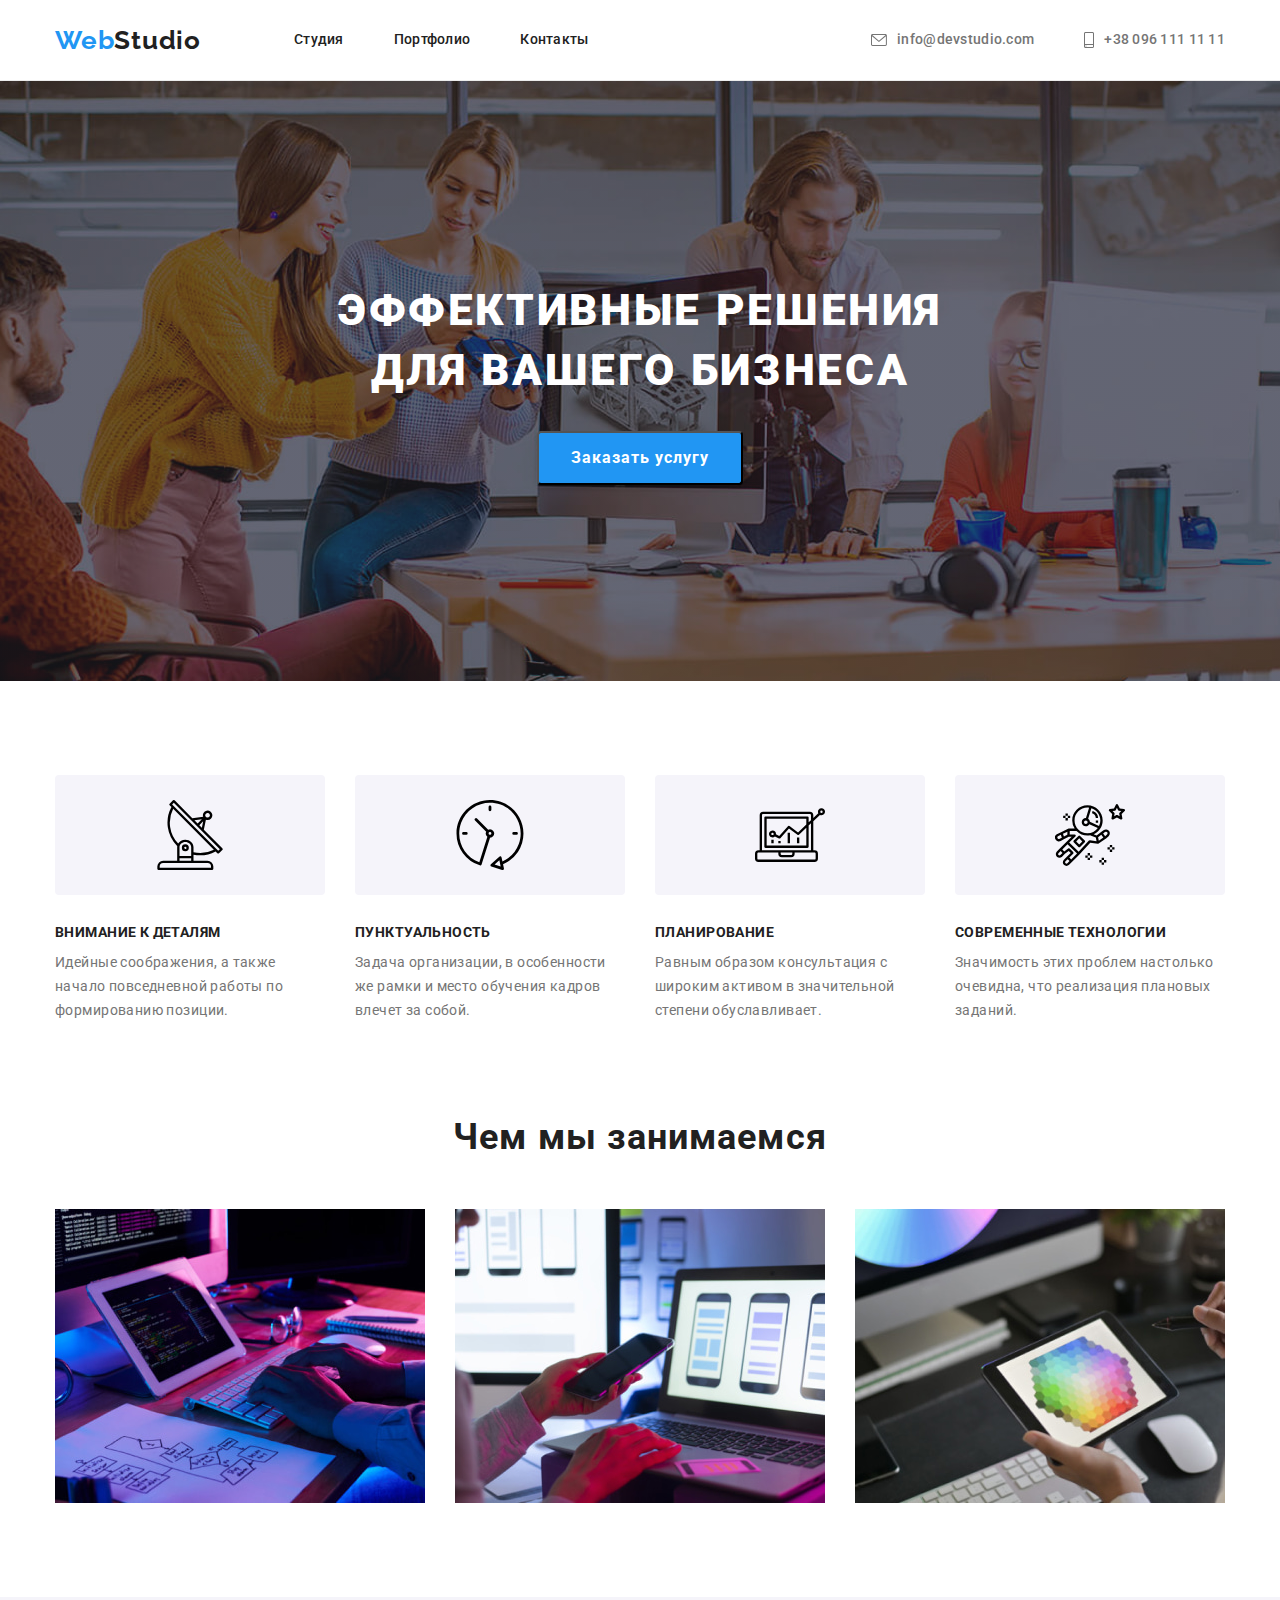
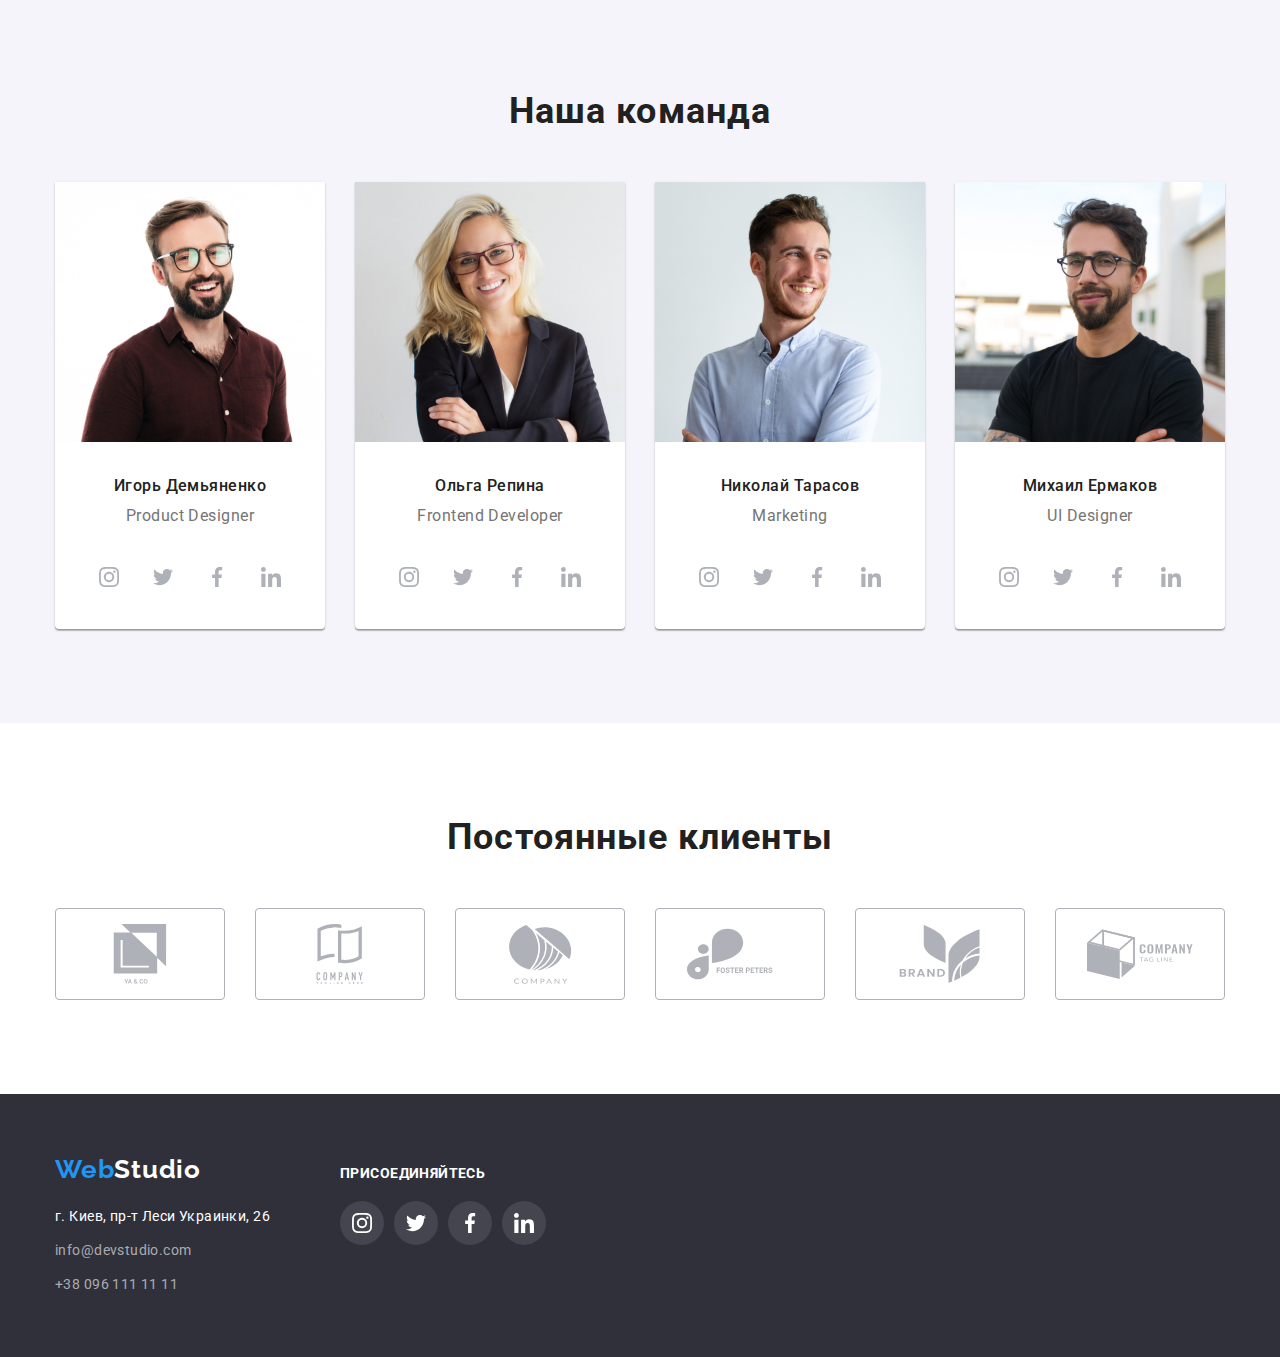
==== index.html @ f6d00a5d "create a new repository" ====
<!DOCTYPE html>
<html lang="ru">
<head>
    <meta charset="UTF-8">
    <meta http-equiv="X-UA-Compatible" content="IE=edge">
    <meta name="viewport" content="width=device-width, initial-scale=1.0">
    <title>Document</title>
    <link rel="preconnect" href="https://fonts.gstatic.com" crossorigin> 
    <link href="https://fonts.googleapis.com/css2?family=Raleway:wght@700&family=Roboto:wght@400;500;700;900&display=swap" rel="stylesheet">
    <link rel="stylesheet" href="https://cdnjs.cloudflare.com/ajax/libs/modern-normalize/1.0.0/modern-normalize.min.css"/>
    <link rel="stylesheet" href="./css/style.css" />
</head>
<body>
    <header class="header">
        <div class="container header-container">
        <a class="logo link" href="./index.html"><span class="logo-primary">Web</span>Studio</a>
        <nav class="nav">
            <ul class="nav-list list">
                <li class="nav-item">
                    <a class="nav-link link" href="./index.html">Студия</a>
                </li>
                <li class="nav-item">
                    <a class="nav-link link" href="./portfolio.html">Портфолио</a>
                </li>
                <li class="nav-item">
                    <a class="nav-link link" href="">Контакты</a>
                </li>
            </ul>
        </nav>
        <ul class="header-contact list">
            <li class="contact-container">
                <a class="contact-link link" href="mailto:info@devstudio.com">
                    <svg class="contact-icon" width="16px" height="12px">
                        <use href="./images/icons.svg#icon-Envelope"></use>
                    </svg>
                    info@devstudio.com 
                </a>
            </li>
            <li class="contact-container">
                <a class="contact-link link" href="tel:+380961111111">
                    <svg class="contact-icon" width="10px" height="16px">
                        <use href="./images/icons.svg#icon-Smartphone"></use>
                    </svg>
                    +38 096 111 11 11
                </a>
            </li>
        </ul>
        </div>
    </header>
    <main>
        <section class="hero overlay">
            <div class="container"> 
                <h1 class="hero-title">Эффективные решения <br>
                    для вашего бизнеса</h1>
                <button class="hero-btn" type="button">Заказать услугу</button>
            </div>
        </section>
        <section class="section features">
            <div class="container"> 
                <h2 class="features-title">Наши преимущества</h2>
                <ul class="features-list list">
                <li class="features-item">
                    <div class="features-icon">
                    <svg class="icon-Antenna" width="70px" height="70px">
                        <use href="./images/icons.svg#icon-Antenna"></use>
                    </svg>
                    </div>
                    <h3 class="features-subtitle">Внимание к деталям</h3>
                    <p class="features-descr">Идейные соображения, а также начало повседневной работы по формированию позиции.</p>
                </li>
                <li class="features-item">
                    <div class="features-icon">
                        <svg class="icon-Antenna" width="70px" height="70px">
                            <use href="./images/icons.svg#icon-Clock"></use>
                        </svg>
                    </div>
                    <h3 class="features-subtitle">Пунктуальность</h3>
                    <p class="features-descr">Задача организации, в особенности же рамки и место обучения кадров влечет за собой.</p>
                </li>
                <li class="features-item">
                    <div class="features-icon">
                        <svg class="icon-Antenna" width="70px" height="70px">
                            <use href="./images/icons.svg#icon-Diagram"></use>
                        </svg>
                    </div>
                    <h3 class="features-subtitle">Планирование</h3>
                    <p class="features-descr">Равным образом консультация с широким активом в значительной степени обуславливает.</p>
                </li>
                <li class="features-item">
                    <div class="features-icon">
                        <svg class="icon-Antenna" width="70px" height="70px">
                            <use href="./images/icons.svg#icon-Astronaut"></use>
                        </svg>
                    </div>
                    <h3 class="features-subtitle">Современные технологии</h3>
                    <p class="features-descr">Значимость этих проблем настолько очевидна, что реализация плановых заданий.</p>
                </li>
            </ul>
            </div>
        </section>
        <section class="section about">
            <div class="container">
            <h2 class="about-title">Чем мы занимаемся</h2>
            <ul class="about-list list">
                <li class="about-item">
                    <img class="img" src="./images/imd1.jpg" alt="программист за работой" width="370" height="294"/>
                </li>
                <li class="about-item">
                    <img class="img" src="./images/img2.jpg" alt="телефон и ноутбук" width="370" height="294"/> 
                </li>
                <li class="about-item">
                    <img class="img" src="./images/img3.jpg" alt="графический планшет" width="370" height="294" />
                </li>
            </ul>
            </div>
        </section>
        <section class="section team">
            <div class="container">
            <h2 class="team-title">Наша команда</h2>
            <ul class="team-list list">
                <li class="team-item">
                    <img class="team-foto" src="./images/img4.jpg" alt="Игорь Демьяненко" width="270" height="260"/>
                    <div class="team-details">
                        <h3 class="team-name">Игорь Демьяненко</h3>
                        <p class="team-info" lang="en">Product Designer</p>
                        <ul class="team-icon list">
                            <li class="team-link">
                                <a class="team-link-icon" href="">
                                    <svg aria-label="Instagram" class="social-icons" width="20px" height="
                                    20px">
                                        <use href="./images/icons.svg#icon-Instagram"></use>
                                    </svg>
                                </a>
                            </li>
                            <li class="team-link">
                                <a class="team-link-icon" href="">
                                    <svg aria-label="Twitter" class="social-icons" width="20px" height="
                                    20px">
                                        <use href="./images/icons.svg#icon-Twitter"></use>
                                    </svg>
                                </a>
                            </li>
                            <li class="team-link">
                                <a class="team-link-icon" href="">
                                    <svg aria-label="Facebook" class="social-icons" width="20px" height="
                                    20px">
                                        <use href="./images/icons.svg#icon-Facebook"></use>
                                    </svg>
                                </a>
                            </li>
                            <li class="team-link">
                                <a class="team-link-icon" href="">
                                    <svg aria-label="Linkedin" class="social-icons" width="20px" height="
                                    20px">
                                        <use href="./images/icons.svg#icon-Linkedin"></use>
                                    </svg>
                                </a>
                            </li>
                        </ul>
                    </div>                 
                </li>
                <li class="team-item">
                    <img class="team-foto" src="./images/img5.jpg" alt="Ольга Репина" width="270" height="260"/>
                    <div class="team-details">
                        <h3 class="team-name">Ольга Репина</h3>
                        <p class="team-info" lang="en">Frontend Developer</p>
                        <ul class="team-icon list">
                            <li class="team-link">
                                <a class="team-link-icon" href="">
                                    <svg aria-label="Instagram" class="social-icons" width="20px" height="
                                    20px">
                                        <use href="./images/icons.svg#icon-Instagram"></use>
                                    </svg>
                                </a>
                            </li>
                            <li class="team-link">
                                <a class="team-link-icon" href="">
                                    <svg aria-label="Twitter" class="social-icons" width="20px" height="
                                    20px">
                                        <use href="./images/icons.svg#icon-Twitter"></use>
                                    </svg>
                                </a>
                            </li>
                            <li class="team-link">
                                <a class="team-link-icon" href="">
                                    <svg aria-label="Facebook" class="social-icons" width="20px" height="
                                    20px">
                                        <use href="./images/icons.svg#icon-Facebook"></use>
                                    </svg>
                                </a>
                            </li>
                            <li class="team-link">
                                <a class="team-link-icon" href="">
                                    <svg aria-label="Linkedin" class="social-icons" width="20px" height="
                                    20px">
                                        <use href="./images/icons.svg#icon-Linkedin"></use>
                                    </svg>
                                </a>
                            </li>
                        </ul>
                    </div>                                    
                </li>
                <li class="team-item">
                    <img class="team-foto" src="./images/img6.jpg" alt="Николай Тарасов" width="270" height="260" />
                    <div class="team-details">
                        <h3 class="team-name">Николай Тарасов</h3>
                        <p class="team-info"lang="en">Marketing</p>
                        <ul class="team-icon list">
                            <li class="team-link">
                                <a class="team-link-icon" href="">
                                    <svg aria-label="Instagram" class="social-icons" width="20px" height="
                                    20px">
                                        <use href="./images/icons.svg#icon-Instagram"></use>
                                    </svg>
                                </a>
                            </li>
                            <li class="team-link">
                                <a class="team-link-icon" href="">
                                    <svg aria-label="Twitter" class="social-icons" width="20px" height="
                                    20px">
                                        <use href="./images/icons.svg#icon-Twitter"></use>
                                    </svg>
                                </a>
                            </li>
                            <li class="team-link">
                                <a class="team-link-icon" href="">
                                    <svg aria-label="Facebook" class="social-icons" width="20px" height="
                                    20px">
                                        <use href="./images/icons.svg#icon-Facebook"></use>
                                    </svg>
                                </a>
                            </li>
                            <li class="team-link">
                                <a class="team-link-icon" href="">
                                    <svg aria-label="Linkedin" class="social-icons" width="20px" height="
                                    20px">
                                        <use href="./images/icons.svg#icon-Linkedin"></use>
                                    </svg>
                                </a>
                            </li>
                        </ul>
                    </div>                    
                </li>
                <li class="team-item">
                    <img class="team-foto"src="./images/img7.jpg" alt="Михаил Ермаков" width="270" height="260"/>
                    <div class="team-details">
                        <h3 class="team-name">Михаил Ермаков</h3>
                        <p class="team-info" lang="en">UI Designer</p>
                        <ul class="team-icon list">
                            <li class="team-link">
                                <a class="team-link-icon" href="">
                                    <svg aria-label="Instagram" class="social-icons" width="20px" height="
                                    20px">
                                        <use href="./images/icons.svg#icon-Instagram"></use>
                                    </svg>
                                </a>
                            </li>
                            <li class="team-link">
                                <a class="team-link-icon" href="">
                                    <svg aria-label="Twitter" class="social-icons" width="20px" height="
                                    20px">
                                        <use href="./images/icons.svg#icon-Twitter"></use>
                                    </svg>
                                </a>
                            </li>
                            <li class="team-link">
                                <a class="team-link-icon" href="">
                                    <svg aria-label="Facebook" class="social-icons" width="20px" height="
                                    20px">
                                        <use href="./images/icons.svg#icon-Facebook"></use>
                                    </svg>
                                </a>
                            </li>
                            <li class="team-link">
                                <a class="team-link-icon" href="">
                                    <svg aria-label="Linkedin" class="social-icons" width="20px" height="
                                    20px">
                                        <use href="./images/icons.svg#icon-Linkedin"></use>
                                    </svg>
                                </a>
                            </li>
                        </ul>
                    </div>                 
                </li>
            </ul>
            </div>
        </section>
        <section class="clients section">
            <div class="container">
                <h2 class="clients-title">Постоянные клиенты</h2>
                <ul class="clients-list list">
                    <li class="clients-item">
                        <a class="clients-link" href="">
                            <svg class="client-icon" width="106px" height="60px">
                                <use href="./images/icons.svg#icon-Company-1"></use>
                            </svg>
                        </a>
                    </li>
                    <li class="clients-item">
                        <a class="clients-link" href="">
                            <svg class="client-icon" width="106px" height="60px">
                                <use href="./images/icons.svg#icon-Company-2"></use>
                            </svg>
                        </a>
                    </li>
                    <li class="clients-item">
                        <a class="clients-link" href="">
                            <svg class="client-icon" width="106px" height="60px">
                                <use href="./images/icons.svg#icon-Company-3"></use>
                            </svg>
                        </a>
                    </li>
                    <li class="clients-item">
                        <a class="clients-link" href="">
                            <svg class="client-icon" width="106px" height="60px">
                                <use href="./images/icons.svg#icon-Company-4"></use>
                            </svg>
                        </a>
                    </li>
                    <li class="clients-item">
                        <a class="clients-link" href="">
                            <svg class="client-icon" width="106px" height="60px">
                                <use href="./images/icons.svg#icon-Company-5"></use>
                            </svg>
                        </a>
                    </li>
                    <li class="clients-item">
                        <a class="clients-link" href="">
                            <svg class="client-icon" width="106px" height="60px">
                                <use href="./images/icons.svg#icon-Company-6"></use>
                            </svg>
                        </a>
                    </li>
                </ul>
            </div>
        </section>
    </main>
    <footer class="section footer">
        <div class="container footer-container">
        <div class="footer-wrapper">
        <a class="footer-logo link" href="./index.html">Web<span class="logo-secondary">Studio</span></a>
        <address class="address">
            <ul class="adress-list list">
                <li class="adress-item"><a class="link map" href="https://goo.gl/maps/4AAbKkRMMYhUrbmD7" target="_blank">г. Киев, пр-т Леси Украинки, 26</a></li>
                <li class="adress-item"><a class="link mail" href="mailto:info@devstudio.com">info@devstudio.com</a></li>
                <li class="adress-item"><a class="link phone" href="tel:+380961111111">+38 096 111 11 11</a></li>
            </ul>
        </div>
        </address>
        <div class="join-us-wrapper">
            <p class="join-us">присоединяйтесь</p>
            <ul class="social-media-list list">
                <li class="social-media-item">
                    <a class="social-media-link" href="">
                        <svg aria-label="Instagram" class="Instagram-link" width="20px" height="
                        20px">
                            <use href="./images/icons.svg#icon-Instagram"></use>
                        </svg>
                    </a>
                </li>
                <li class="social-media-item">
                    <a class="social-media-link" href="">
                        <svg aria-label="Twitter" class="Twitter-link" width="20px" height="
                        20px">
                            <use href="./images/icons.svg#icon-Twitter"></use>
                        </svg>
                    </a>
                </li>
                <li class="social-media-item">
                    <a class="social-media-link" href="">
                        <svg aria-label="Facebook" class="Facebook-link" width="20px" height="
                        20px">
                            <use href="./images/icons.svg#icon-Facebook"></use>
                        </svg>
                    </a>
                </li>
                <li class="social-media-item">
                    <a class="social-media-link" href="">
                        <svg aria-label="Linkedin" class="Linkedin-link" width="20px" height="
                        20px">
                            <use href="./images/icons.svg#icon-Linkedin"></use>
                        </svg>
                    </a>
                </li>
            </ul>  
        </div>               
        </div>
       </footer>
</body>
</html>
---- css/style.css ----
:root{
     --main-font: "Roboto", sans-serif;
--secondary-font: "Raleway", sans-serif;


--bg-header:#FFFFFF;
--main-txt-mode-light: #212121;
--primary-txt-mode-light: #757575;
--secondary-txt-mode-light: #2196F3;


--bg-mode-dark:#2F303A;
--bg-button: #2196F3;
--main-txt-mode-dark:#FFFFFF;
--primary-txt-mode-dark:rgba(255, 255, 255, 0.6);
--secondary-txt-mode-dark: #2196F3;

--icon-main-color:#AFB1B8;
--icon-hover-color: #FFFFFF;
--bg-icon-hover-color:#2196F3;

}

body{
   font-family: var(--main-font);
}

h1, h2, h3, p {
    margin-top: 0;
    margin-bottom: 0;
}

.header{
    background-color: var(--bg-header);
    border-bottom: 1px solid #ECECEC;
    ;
}

.container{
    width: 1200px;
    padding-left: 15px;
    padding-right: 15px;
    margin-left: auto;
    margin-right: auto;
}


.header-container{
    display: flex;
    align-items: center;
}


.list{
    padding-left: 0;
    margin-top: 0;
    margin-bottom: 0;
    list-style: none;
   
}
.logo{
    margin-right: 93px;
}

.link{
    text-decoration: none;
}
.logo,
.footer-logo{
    font-family: var(--secondary-font);
    font-weight: 700;
    font-size: 26px;
    line-height: 1.19;
    /* identical to box height */
    letter-spacing: 0.03em;

    color: var(--main-txt-mode-light);
    
}
.logo-primary{
    color: var(--secondary-txt-mode-light);

}
.nav-list{
    display: flex;
    align-items: center;
}

.nav-item{
    margin-right: 50px;
}

.nav-item:last-child{
    margin-right: 0;
}

.nav-link,
.contact-link{
    display: block;
    padding: 32px 0;
    font-weight: 500;
    font-size: 14px;
    line-height: 1.14;
    letter-spacing: 0.02em;
    color: var(--main-txt-mode-light);    
}

.header-contact{
    display: flex;
    align-items: center;
    margin-left: auto;
}

.contact-container{
    margin-right: 50px;
}

.contact-container:last-child{
    margin-right: 0;
}

.contact-link{
    display: flex;
    align-items: center;
    color: var(--primary-txt-mode-light);
}

.contact-link:hover,
.clients-link:focus{
    color: var(--bg-icon-hover-color);
}

.contact-icon{
    fill: currentColor;
    margin-right: 10px;

}


.nav-link:hover,
.nav-link:focus,
.contact-link:hover,
.contact-link:focus{
    color: var(--secondary-txt-mode-light);
}

.hero{
    background-color: var(--bg-mode-dark);
    padding-bottom: 200px;
    padding-top: 200px;
}

.overlay{
    height: 600px;
    max-width: 1600px;
    margin-left: auto;
    margin-right: auto;
    background-image: linear-gradient(to right, rgba(47, 48, 58, 0.4), rgba(47, 48, 58, 0.4)), url('../images/hero-bg.jpg');
    background-size: cover;
    background-position: center;
    background-repeat: no-repeat;
}

.hero-title{
    margin-right: auto;
    margin-left: auto;
    margin-bottom: 30px;
    
    font-weight: 900;
    font-size: 44px;
    line-height: 1.36;
    text-align: center;
    letter-spacing: 0.06em;
    text-transform: uppercase;
    color: var(--main-txt-mode-dark);
}

.hero-btn{
    display: block;
    margin-right: auto;
    margin-left: auto;
    padding-top: 10px;
    padding-left: 32px;
    padding-right: 32px;
    padding-bottom: 10px;
    

    font-family: inherit;
    font-weight: 700;
    font-size: 16px;
    line-height: 1.87;
    align-items: center;
    text-align: center;
    letter-spacing: 0.06em;

    color: var(--main-txt-mode-dark);
    background-color: var(--bg-button);
    box-shadow: 0px 4px 4px rgba(0, 0, 0, 0.15);
    border-radius: 4px;

    cursor: pointer;
}

.hero-btn:hover,
.hero-btn:focus{
    color: var(--main-txt-mode-dark);
    background-color: var(--bg-button);
} 

.section{
    padding: 94px 0;
}

.contact-icon-Envelope{
    display: inline-flex;
    align-items: center;
    content: "";
    width: 16px;
    height: 12px;
    margin-right: 10px;
    

}


.features-list{
    display: flex;
    justify-content: space-between;
}

.features-title,
.main-title{
    position: absolute;
    width: 1px;
    height: 1px;
    margin: -1px;
    border: 0;
    padding: 0;
    white-space: nowrap;
    clip-path: inset(100%);
    clip: rect(0 0 0 0);
    overflow: hidden;
}
.features-subtitle{
    margin-bottom: 10px;
    font-weight: 700;
    font-size: 14px;
    line-height: 1.14;
    letter-spacing: 0.03em;
    text-transform: uppercase;

    color: var(--main-txt-mode-light);
}

.features-item{
    margin-right: 30px;
}

.features-item:last-child{
    margin-right: 0;
}

/* .features-item::before{
    content: "";
    display: block;
    height: 120px;
    background-color: #F5F4FA;
    margin-bottom: 30px;
} */

.features-icon{
    width: 270px;
    height: 120px;
    background-color: #F5F4FA;
    border-radius: 4px;

    margin-bottom: 30px;
    display: inline-flex;
    justify-content: center;
    align-items: center;
   
}


.features-descr,
.map,
.mail,
.phone{
    font-size: 14px;
    line-height: 1.71;
    /* or 171% */
    letter-spacing: 0.03em;

    color: var(--primary-txt-mode-light);
}

.about-title,
.team-title,
.clients-title{
    font-weight: 700;
    font-size: 36px;
    line-height: 1.16;
    text-align: center;
    letter-spacing: 0.03em;

    color: var(--main-txt-mode-light);
}

.about{
    padding-top: 0;
}

.about-title{
    margin-bottom: 50px;

}

.about-list{
    display: flex;
    justify-content: space-between;
}

.about-item{
    margin-right: 30px;
}

.img{
    display: block;
    width: 100%;
    height: auto;
}

.about-item:last-child{
    margin-right: 0;
}

.team{
    background-color: #F5F4FA;

}

.team-title{
    margin-bottom: 50px;
}

.team-list{
    display: flex;
}

.team-item{
    margin-right: 30px;
    background-color: #FFFFFF;
    box-shadow: 0px 1px 3px rgba(0, 0, 0, 0.12), 0px 1px 1px rgba(0, 0, 0, 0.14), 0px 2px 1px rgba(0, 0, 0, 0.2);
    border-radius: 0px 0px 4px 4px;
}

.team-item:last-child{
    margin-right: 0;
}

.team-details{
    padding-top: 30px;
    padding-bottom: 30px;
}

.team-name{
    margin-bottom: 10px;
    font-weight: 500;
    font-size: 16px;
    line-height: 1.18;
    letter-spacing: 0.03em;
    text-align: center;

    color: var(--main-txt-mode-light);
}

.team-info{
    font-size: 16px;
    line-height: 19px;
    /* identical to box height */
    text-align: center;
    letter-spacing: 0.03em;
    
    margin-bottom: 30px;

    color: var(--primary-txt-mode-light);

}



.team-icon{
    display: flex;
    justify-content: center;
    
}

.team-link{
    width: 44px;
    height: 44px;

    margin-right: 10px;
    
}

.team-link:last-child{
    margin-right: 0;
}


.team-link-icon{
    width: 100%;
    height: 100%;

    display: flex;
    justify-content: center;
    align-items: center;
    color: var(--icon-main-color);
   
}

.team-link-icon:hover,
.team-link-icon:focus{
    background-color: var(--bg-icon-hover-color);
    color: var(--main-txt-mode-dark);
    border-radius: 50%;
}

.social-icons{
    fill: currentColor;
}  


.clients-title{
    margin-bottom: 50px;

}

.clients-list{
    display: flex;
    justify-content: center;

}

.clients-item{
    margin-right: 30px;
}

.clients-item:last-child{
    margin-right: 0;
}

.clients-link{
    display: flex;
    justify-content: center;
    align-items: center;

    width: 170px;
    height: 92px;
    border: 1px solid var(--icon-main-color);
    box-sizing: border-box;
    border-radius: 4px;
    fill: var(--icon-main-color)
    
}

.clients-link:hover,
.clients-link:focus{
    fill: var(--bg-icon-hover-color);
    border-color: var(--bg-icon-hover-color);
}



.footer{
    padding-top: 60px;
    padding-bottom: 60px;

    background-color: var(--bg-mode-dark);
}

.footer-container{
    align-items: baseline;
}


.address{
    font-style: normal;
}
.adress-item{
    margin-bottom: 10px;
}

.adress-item:last-child{
    margin: 0;
}


.footer-logo{
    display: block;
    margin-bottom: 20px;

    color: var(--secondary-txt-mode-dark);
}
.logo-secondary{
    color: var(--main-txt-mode-dark);
}
.map{
    color: var(--main-txt-mode-dark);
}
.mail,
.phone{
 color: var(--primary-txt-mode-dark);
 
}

.map:hover,
.map:focus,
.mail:hover,
.mail:focus,
.phone:hover,
.phone:focus{
    color: var(--secondary-txt-mode-dark);
}

.pagination{
    display: flex;
    justify-content: center;
    margin-bottom: 50px;
}
.paganation-item{
    margin-right: 8px;
}


.paganation-item:last-child{
    margin-right: 0;
}


.pagination-btn{
padding-left: 22px;
padding-top: 6px;
padding-right: 22px;
padding-bottom: 6px;


border: transparent;
border-radius: 4px;
font-weight: 500;
font-size: 16px;
line-height: 1.62;
text-align: center;
letter-spacing: 0.03em;

color: var(--main-txt-mode-light);
background-color: #F5F4FA;
cursor: pointer;
}


.pagination-btn:hover,
.pagination-btn:focus{
    color: var(--main-txt-mode-dark);
    background-color: var(--bg-button);
    box-shadow: 0px 3px 1px rgba(0, 0, 0, 0.1), 0px 1px 2px rgba(0, 0, 0, 0.08), 0px 2px 2px rgba(0, 0, 0, 0.12);
}

.project-list{
    display: flex;
    flex-wrap: wrap;
}

.project-item{
    margin-right: 30px;
    margin-bottom: 30px;
   
}

.project-item:nth-child(3n){
    margin-right: 0;
}

.project-item:nth-last-child(-n+3){
    margin-bottom: 0;
}

.project-item-link{
    display: block;
}

.project-item-link:hover,
.project-item-link:focus{
    box-shadow: 0px 1px 1px rgba(0, 0, 0, 0.12), 0px 4px 4px rgba(0, 0, 0, 0.06), 1px 4px 6px rgba(0, 0, 0, 0.16);
}

.project-img{
    display: block;
}

.project-details{
    padding-left: 24px;
    padding-right: 24px;
    padding-top: 20px;
    padding-bottom: 20px;

    background: #FFFFFF;
    border: 1px solid #EEEEEE; 
}

.project-name{
    margin-bottom: 4px;
    font-weight: 700;
    font-size: 18px;
    line-height: 2;
    letter-spacing: 0.06em;
    color: var(--main-txt-mode-light);
}

.project-category{
    line-height: 1.87;
    letter-spacing: 0.03em;
    color: var(--primary-txt-mode-light);
}

.project-category:hover,
.project-category:focus{
    color: var(--primary-txt-mode-light);
}

.footer-container{
    display: flex;
}

.footer-wrapper{
    margin-right: 70px;
}


.join-us{
    font-size: 14px;
    line-height: 16px;
    font-weight: 700;
    letter-spacing: 0.03em;
    text-transform: uppercase;
    color: var(--main-txt-mode-dark);

    margin-bottom: 20px; 

}
.social-media-list{
    display: flex;
    
}

.social-media-item{
    width: 44px;
    height: 44px;

    margin-right: 10px;
}

.social-media-item:last-child{
    margin-right: 0;
}


.social-media-link{
    width: 100%;
    height: 100%;
    display: flex;
    justify-content: center;
    align-items: center;

    fill: var(--main-txt-mode-dark);
    background-color: rgba(255, 255, 255, 0.1);
    border-radius: 50%;
}

.social-media-link:hover,
.social-media-link:focus{
    background-color: var(--bg-icon-hover-color);
}
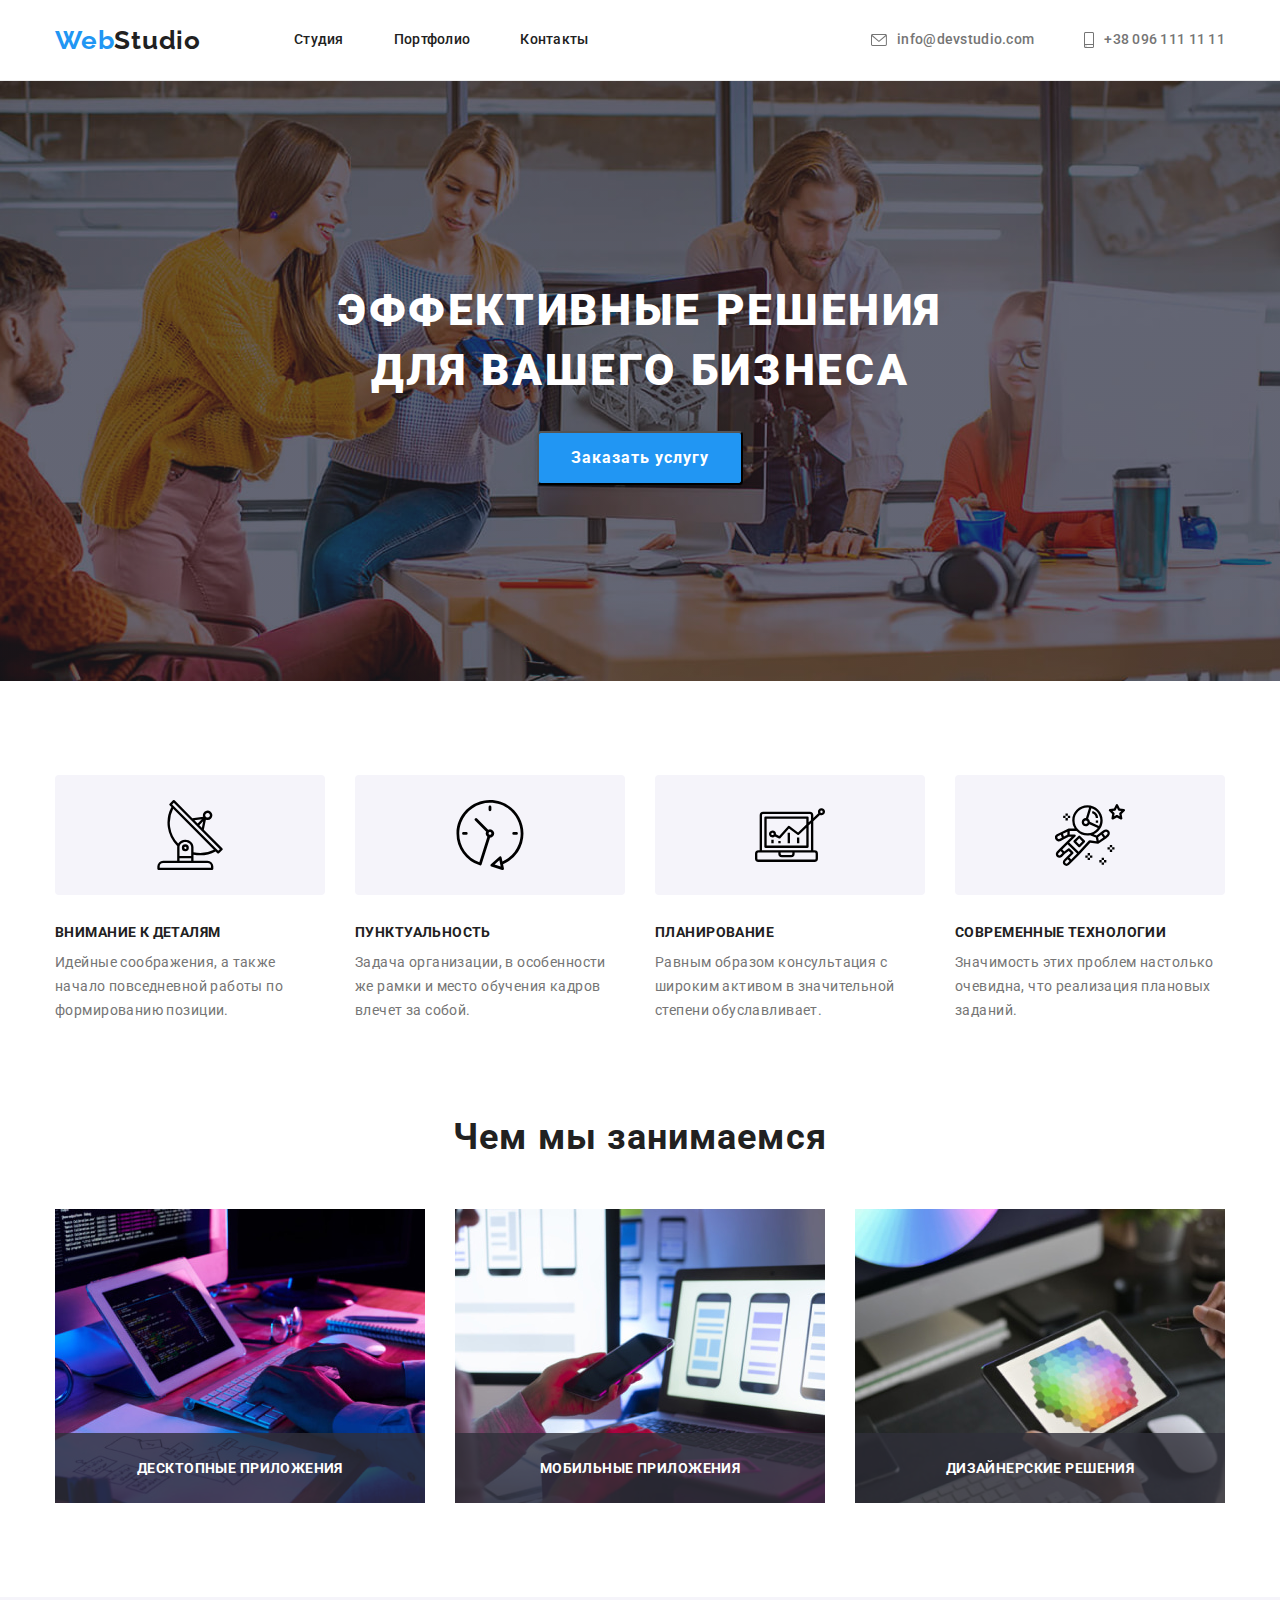
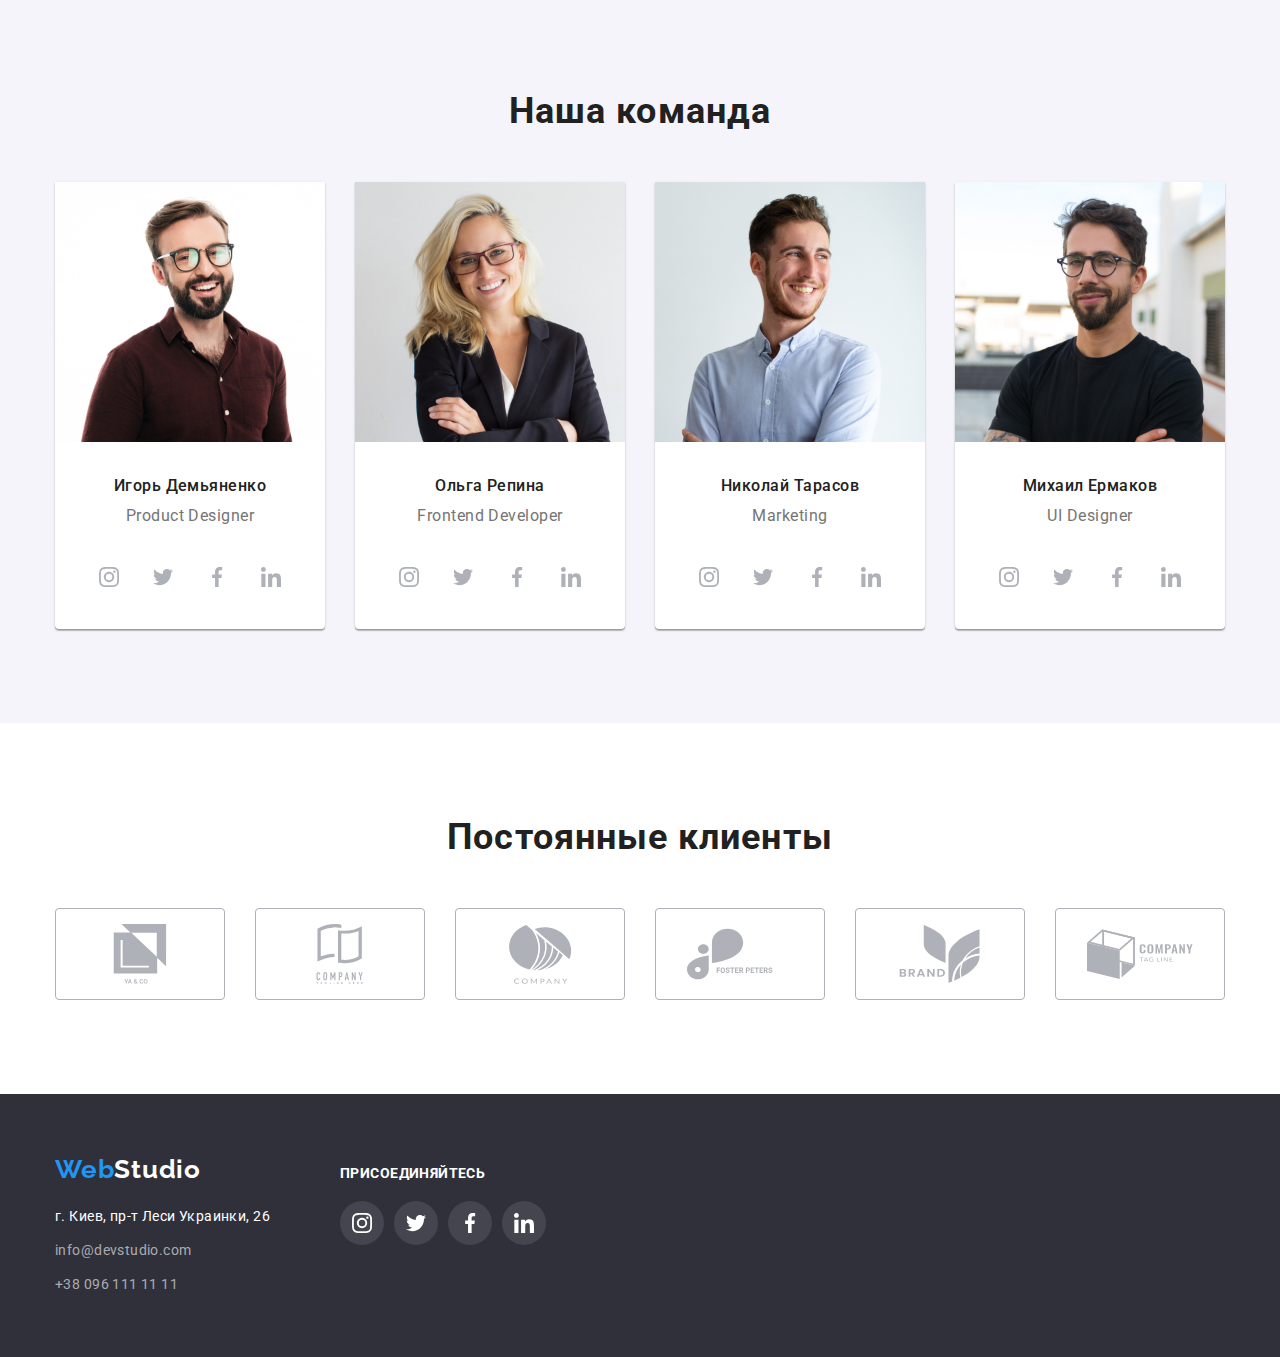
==== commit 0d577b3d: "added transition" ====
--- a/index.html
+++ b/index.html
@@ -52,7 +52,7 @@
             <div class="container"> 
                 <h1 class="hero-title">Эффективные решения <br>
                     для вашего бизнеса</h1>
-                <button class="hero-btn" type="button">Заказать услугу</button>
+                <button class="hero-btn" type="button" data-modal-open>Заказать услугу</button>
             </div>
         </section>
         <section class="section features">
@@ -103,13 +103,22 @@
             <h2 class="about-title">Чем мы занимаемся</h2>
             <ul class="about-list list">
                 <li class="about-item">
-                    <img class="img" src="./images/imd1.jpg" alt="программист за работой" width="370" height="294"/>
+                    <div class="about-wrapper"> 
+                        <img class="img" src="./images/imd1.jpg" alt="программист за работой" width="370" height="294"/>
+                        <p class="about-descriotion">Десктопные приложения</p>  
+                    </div> 
                 </li>
                 <li class="about-item">
-                    <img class="img" src="./images/img2.jpg" alt="телефон и ноутбук" width="370" height="294"/> 
+                    <div class="about-wrapper"> 
+                    <img class="img" src="./images/img2.jpg" alt="телефон и ноутбук" width="370" height="294"/>
+                    <p class="about-descriotion">Мобильные приложения</p>
+                    </div>
                 </li>
                 <li class="about-item">
+                    <div class="about-wrapper">
                     <img class="img" src="./images/img3.jpg" alt="графический планшет" width="370" height="294" />
+                    <p class="about-descriotion">Дизайнерские решения</p>
+                    </div>
                 </li>
             </ul>
             </div>
@@ -334,6 +343,7 @@
                 </ul>
             </div>
         </section>
+        
     </main>
     <footer class="section footer">
         <div class="container footer-container">
@@ -386,5 +396,33 @@
         </div>               
         </div>
        </footer>
+
+       <div class="backdrop is-hidden">
+         <div class="modal" data-modal>
+            <button class="modal-btn" data-modal-close>
+                <svg class="close-btn" weight="30px" height="30px">
+                     <use href="./images/icons.svg#icon-close"></use>
+                </svg>
+         </div>
+        </button> 
+       </div>
+
+
+
+    <script src="./js/modal.js">
+        const refs = {
+        openModalBtn: document.querySelector("[data-modal-open]"),
+        closeModalBtn: document.querySelector("[data-modal-close]"),
+        modal: document.querySelector("[data-modal]"),
+        };
+
+        refs.openModalBtn.addEventListener("click", toggleModal);
+        refs.closeModalBtn.addEventListener("click", toggleModal);
+
+        function toggleModal() {
+        refs.modal.classList.toggle("is-hidden");
+        }
+    </script>   
+
 </body>
 </html>
--- a/css/style.css
+++ b/css/style.css
@@ -105,6 +105,10 @@
     line-height: 1.14;
     letter-spacing: 0.02em;
     color: var(--main-txt-mode-light);    
+
+    transition-property: color;
+    transition-duration: 250ms;
+    transition-timing-function: cubic-bezier(0.4, 0, 0.2, 1);
 }
 
 .header-contact{
@@ -127,10 +131,6 @@
     color: var(--primary-txt-mode-light);
 }
 
-.contact-link:hover,
-.clients-link:focus{
-    color: var(--bg-icon-hover-color);
-}
 
 .contact-icon{
     fill: currentColor;
@@ -138,12 +138,36 @@
 
 }
 
+.nav-link{
+    position: relative;
+}
 
 .nav-link:hover,
 .nav-link:focus,
 .contact-link:hover,
 .contact-link:focus{
     color: var(--secondary-txt-mode-light);
+}
+
+.nav-link::after{
+    content: ' ';
+    display: block;
+
+    position: absolute;
+    bottom: 0;
+
+     width: 100%;
+     height: 2px;
+     background-color: var(--bg-icon-hover-color);
+     border-radius: 2px;
+
+     transform-origin: top left;
+     transform: scaleX(0);
+     transition: transform 250ms cubic-bezier(0.4, 0, 0.2, 1);
+}
+
+.nav-link:hover::after{
+    transform: scaleX(1);
 }
 
 .hero{
@@ -296,6 +320,7 @@
     color: var(--primary-txt-mode-light);
 }
 
+
 .about-title,
 .team-title,
 .clients-title{
@@ -322,19 +347,57 @@
     justify-content: space-between;
 }
 
+.about-item-wrapper{
+    position: relative;
+}
+
 .about-item{
     margin-right: 30px;
+     position: relative;
+   
+}
+
+.about-item:last-child{
+    margin-right: 0;
+}
+
+.about-wrapper{
+    position: relative;
 }
 
 .img{
+   
     display: block;
     width: 100%;
     height: auto;
 }
 
-.about-item:last-child{
-    margin-right: 0;
-}
+
+.about-descriotion{
+    position: absolute;
+    left: 0;
+    bottom: 0;
+
+    width: 100%;
+    height: 70px;
+    
+    display: flex;
+    align-items: center;
+    justify-content: center;
+
+    color: var(--main-txt-mode-dark);
+    background-color: rgba(47, 48, 58, 0.8);
+
+    font-size: 14px;
+    line-height: 16px;
+    text-align: center;
+    letter-spacing: 0.03em;
+    text-transform: uppercase;
+    font-weight: 700;
+    
+   
+}
+
 
 .team{
     background-color: #F5F4FA;
@@ -390,7 +453,6 @@
 }
 
 
-
 .team-icon{
     display: flex;
     justify-content: center;
@@ -418,6 +480,11 @@
     justify-content: center;
     align-items: center;
     color: var(--icon-main-color);
+    background-color: var(--main-txt-mode-dark);
+    border-radius: 50%;
+
+    transition: color, background-color 250ms cubic-bezier(0.4, 0, 0.2, 1);
+
    
 }
 
@@ -462,8 +529,11 @@
     border: 1px solid var(--icon-main-color);
     box-sizing: border-box;
     border-radius: 4px;
-    fill: var(--icon-main-color)
-    
+    fill: var(--icon-main-color);
+
+    transition-property: fill, border-color 250ms cubic-bezier(0.4, 0, 0.2, 1);
+
+
 }
 
 .clients-link:hover,
@@ -541,23 +611,26 @@
 
 
 .pagination-btn{
-padding-left: 22px;
-padding-top: 6px;
-padding-right: 22px;
-padding-bottom: 6px;
-
-
-border: transparent;
-border-radius: 4px;
-font-weight: 500;
-font-size: 16px;
-line-height: 1.62;
-text-align: center;
-letter-spacing: 0.03em;
-
-color: var(--main-txt-mode-light);
-background-color: #F5F4FA;
-cursor: pointer;
+    padding-left: 22px;
+    padding-top: 6px;
+    padding-right: 22px;
+    padding-bottom: 6px;
+
+
+    border: transparent;
+    border-radius: 4px;
+    font-weight: 500;
+    font-size: 16px;
+    line-height: 1.62;
+    text-align: center;
+    letter-spacing: 0.03em;
+
+    color: var(--main-txt-mode-light);
+    background-color: #F5F4FA;
+    cursor: pointer;
+
+    transition: color, background-color, box-shadow 250ms cubic-bezier(0.4, 0, 0.2, 1);
+
 }
 
 
@@ -576,7 +649,8 @@
 .project-item{
     margin-right: 30px;
     margin-bottom: 30px;
-   
+    
+    
 }
 
 .project-item:nth-child(3n){
@@ -589,16 +663,72 @@
 
 .project-item-link{
     display: block;
-}
+    position: relative;
+
+   
+
+    transition: color, background-color, box-shadow  250ms cubic-bezier(0.4, 0, 0.2, 1) ;
+}
+
 
 .project-item-link:hover,
 .project-item-link:focus{
     box-shadow: 0px 1px 1px rgba(0, 0, 0, 0.12), 0px 4px 4px rgba(0, 0, 0, 0.06), 1px 4px 6px rgba(0, 0, 0, 0.16);
+
+}
+
+.project-item-link::before{
+    display: block;
+    content: ' ';
+    width: 100%;
+    height: 294px;
+
+    background-color: rgba(33, 150, 243, 0.9);
+    position: absolute;
+    bottom: 110px;
+    
+    opacity: 0;
+    
+    transform: translateY(100%);
+    transition: transform 250ms cubic-bezier(0.4, 0, 0.2, 1);
+
+    
+}
+
+.project-item-link:hover::before{
+    opacity: 1;
+
+    transform: translateY(0);
 }
 
 .project-img{
     display: block;
-}
+    
+}
+
+.project-description{
+    position: absolute;
+    top: 63px;
+    right: 24px;
+
+    width: 322px;
+    height: 168px;
+
+    font-weight: 400;
+    font-size: 18px;
+    line-height: 28px;
+    letter-spacing: 0.03em;
+    color: var(--main-txt-mode-dark);
+
+    opacity: 0;
+
+}
+
+.project-description:hover{
+    opacity: 1;
+}
+
+
 
 .project-details{
     padding-left: 24px;
@@ -608,7 +738,10 @@
 
     background: #FFFFFF;
     border: 1px solid #EEEEEE; 
-}
+    
+}
+
+
 
 .project-name{
     margin-bottom: 4px;
@@ -617,6 +750,7 @@
     line-height: 2;
     letter-spacing: 0.06em;
     color: var(--main-txt-mode-light);
+
 }
 
 .project-category{
@@ -677,9 +811,57 @@
     fill: var(--main-txt-mode-dark);
     background-color: rgba(255, 255, 255, 0.1);
     border-radius: 50%;
+
+    transition-property: background-color;
+    transition-duration: 250ms;
+    transition-timing-function: cubic-bezier(0.4, 0, 0.2, 1);
 }
 
 .social-media-link:hover,
 .social-media-link:focus{
     background-color: var(--bg-icon-hover-color);
+}
+
+
+.backdrop{
+    position: fixed;
+    top:0;
+    left: 0;
+    width: 100%;
+    height: 100%;
+
+    background-color: rgba(0, 0, 0, 0.2)
+}
+
+.backdrop.is-hidden{
+    opacity: 0;
+    pointer-events: none;       
+}
+
+
+
+.modal{
+    position: absolute;
+    top:50%;
+    left: 50%;
+    transform: translate(-50%, -50%);
+    
+
+    height: 581px;
+    width: 528px;
+    background-color: #FFFFFF;
+
+    box-shadow: 0px 1px 3px rgba(0, 0, 0, 0.12), 0px 1px 1px rgba(0, 0, 0, 0.14), 0px 2px 1px rgba(0, 0, 0, 0.2);
+    border-radius: 4px;
+
+    
+}
+
+.modal-btn{
+    position: absolute;
+    top: 8px;
+    right: 8px;
+
+    cursor: pointer;
+    
 }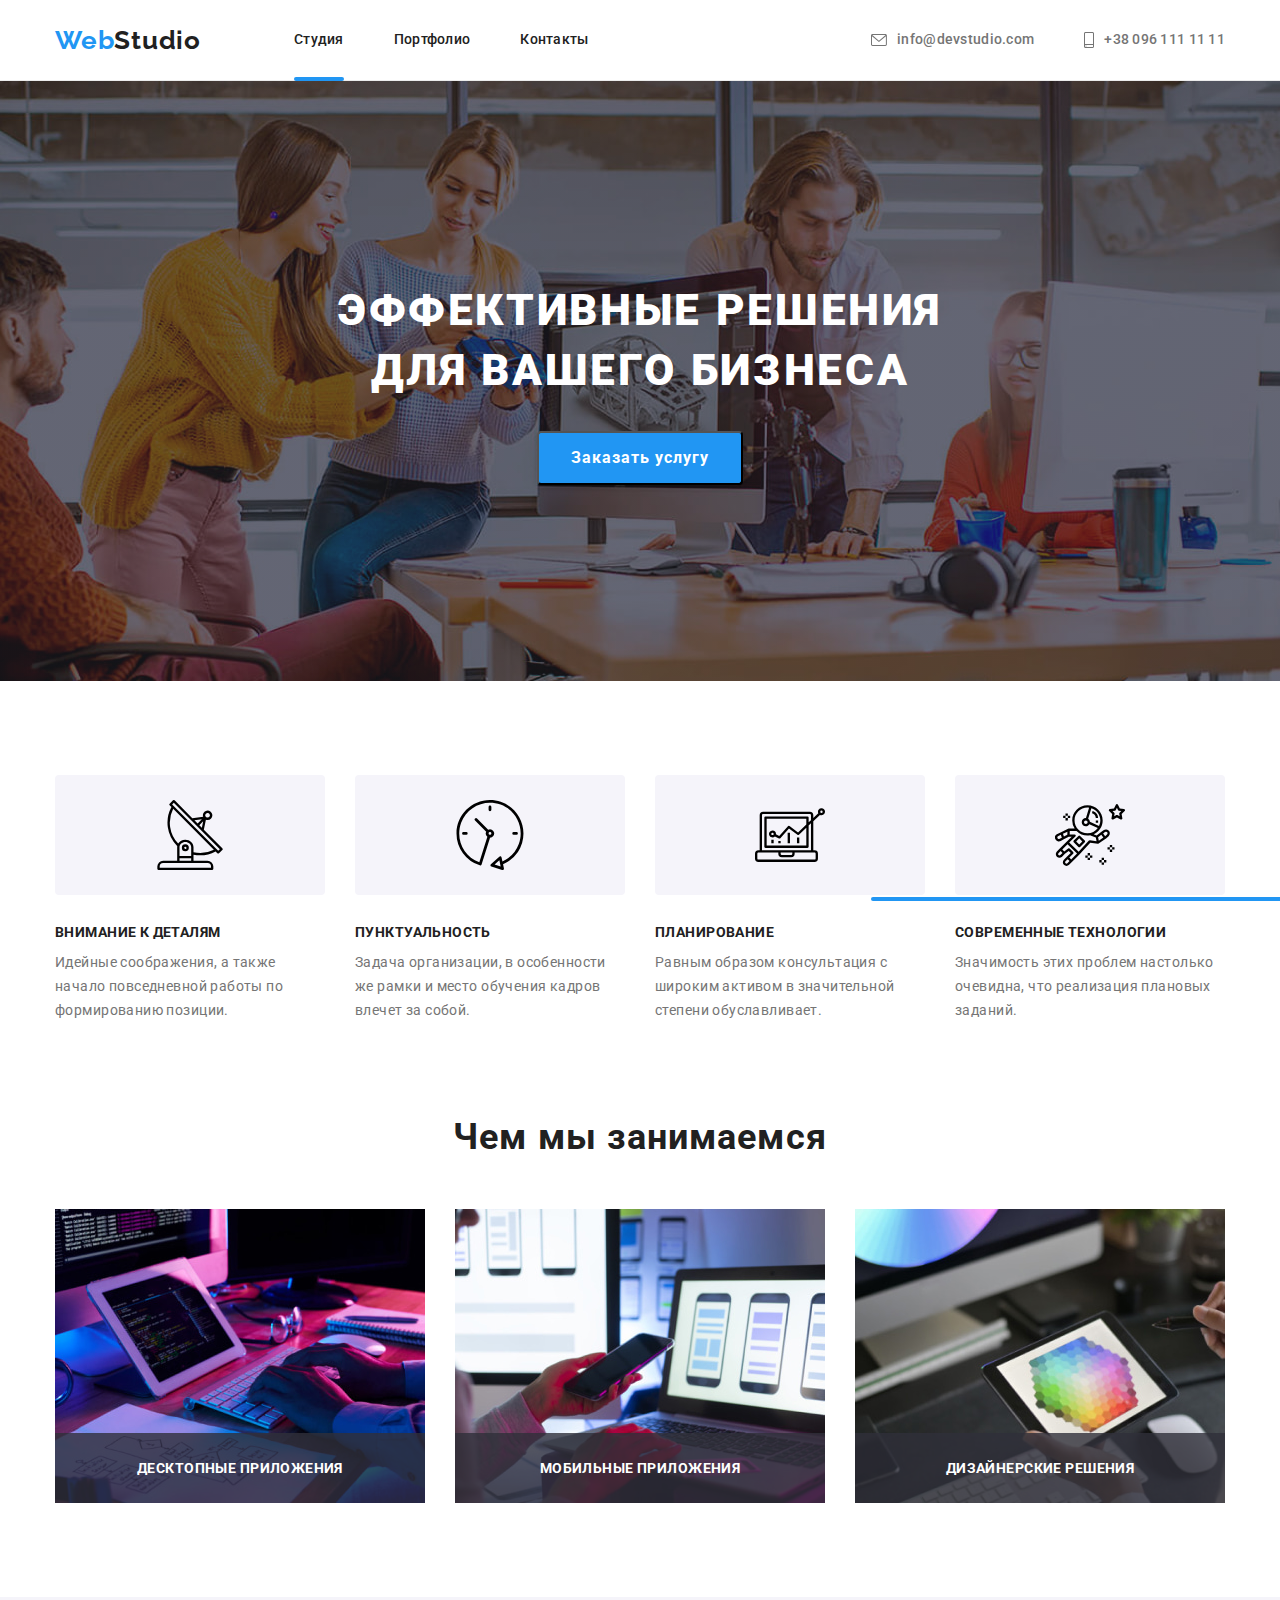
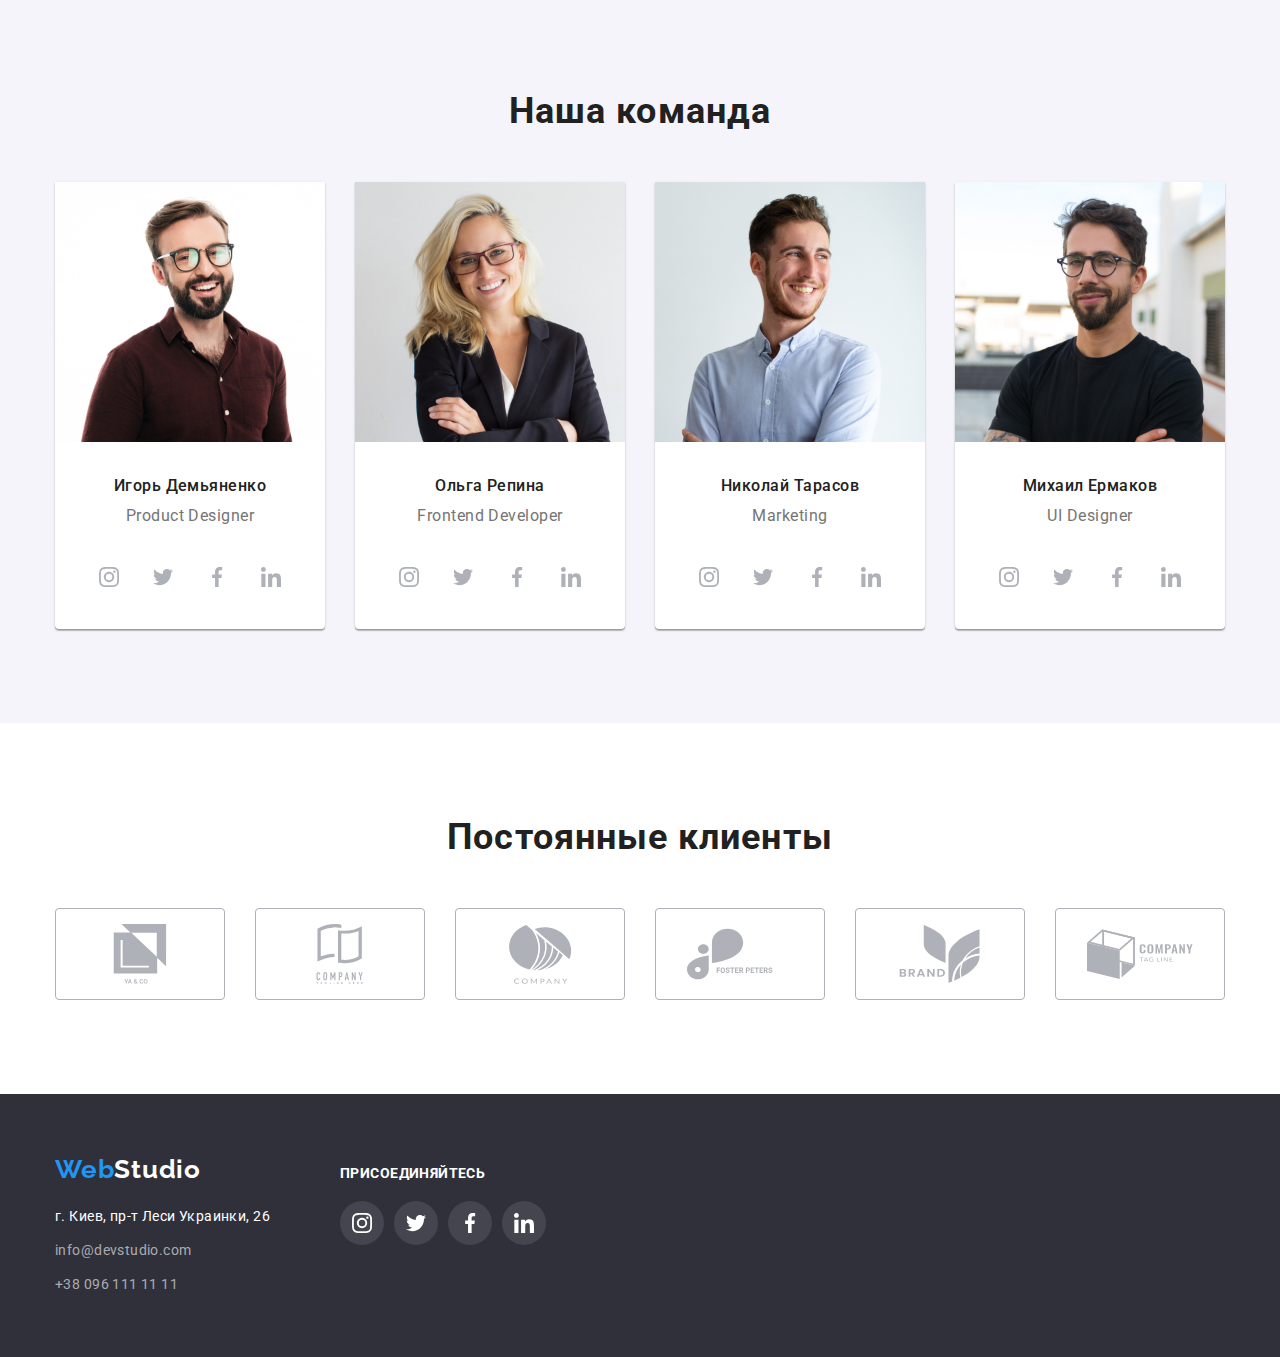
==== commit 2eb038da: "added js and fixex animations" ====
--- a/index.html
+++ b/index.html
@@ -17,7 +17,7 @@
         <nav class="nav">
             <ul class="nav-list list">
                 <li class="nav-item">
-                    <a class="nav-link link" href="./index.html">Студия</a>
+                    <a class="nav-link link active" href="./index.html">Студия</a>
                 </li>
                 <li class="nav-item">
                     <a class="nav-link link" href="./portfolio.html">Портфолио</a>
@@ -29,7 +29,7 @@
         </nav>
         <ul class="header-contact list">
             <li class="contact-container">
-                <a class="contact-link link" href="mailto:info@devstudio.com">
+                <a class="contact-link active link" href="mailto:info@devstudio.com">
                     <svg class="contact-icon" width="16px" height="12px">
                         <use href="./images/icons.svg#icon-Envelope"></use>
                     </svg>
@@ -397,32 +397,17 @@
         </div>
        </footer>
 
-       <div class="backdrop is-hidden">
-         <div class="modal" data-modal>
+       <div class="backdrop  is-hidden" data-modal>
+         <div class="modal">
             <button class="modal-btn" data-modal-close>
-                <svg class="close-btn" weight="30px" height="30px">
+                <svg class="close-btn" width="11px" height="11px">
                      <use href="./images/icons.svg#icon-close"></use>
                 </svg>
          </div>
         </button> 
        </div>
 
-
-
-    <script src="./js/modal.js">
-        const refs = {
-        openModalBtn: document.querySelector("[data-modal-open]"),
-        closeModalBtn: document.querySelector("[data-modal-close]"),
-        modal: document.querySelector("[data-modal]"),
-        };
-
-        refs.openModalBtn.addEventListener("click", toggleModal);
-        refs.closeModalBtn.addEventListener("click", toggleModal);
-
-        function toggleModal() {
-        refs.modal.classList.toggle("is-hidden");
-        }
-    </script>   
+    <script src="./js/modal.js"> </script>   
 
 </body>
 </html>
--- a/css/style.css
+++ b/css/style.css
@@ -106,10 +106,11 @@
     letter-spacing: 0.02em;
     color: var(--main-txt-mode-light);    
 
-    transition-property: color;
-    transition-duration: 250ms;
-    transition-timing-function: cubic-bezier(0.4, 0, 0.2, 1);
-}
+    transition: color 250ms cubic-bezier(0.4, 0, 0.2, 1);
+
+}
+
+
 
 .header-contact{
     display: flex;
@@ -149,26 +150,23 @@
     color: var(--secondary-txt-mode-light);
 }
 
-.nav-link::after{
+.active::after{
     content: ' ';
     display: block;
 
     position: absolute;
-    bottom: 0;
-
-     width: 100%;
-     height: 2px;
-     background-color: var(--bg-icon-hover-color);
-     border-radius: 2px;
-
-     transform-origin: top left;
-     transform: scaleX(0);
-     transition: transform 250ms cubic-bezier(0.4, 0, 0.2, 1);
-}
-
-.nav-link:hover::after{
-    transform: scaleX(1);
-}
+    bottom: -1px;
+
+    
+    width: 100%;
+    height: 4px;
+    background-color: var(--bg-icon-hover-color);
+    border-radius: 2px;     
+}
+
+
+
+
 
 .hero{
     background-color: var(--bg-mode-dark);
@@ -286,13 +284,6 @@
     margin-right: 0;
 }
 
-/* .features-item::before{
-    content: "";
-    display: block;
-    height: 120px;
-    background-color: #F5F4FA;
-    margin-bottom: 30px;
-} */
 
 .features-icon{
     width: 270px;
@@ -483,7 +474,7 @@
     background-color: var(--main-txt-mode-dark);
     border-radius: 50%;
 
-    transition: color, background-color 250ms cubic-bezier(0.4, 0, 0.2, 1);
+    transition: color 250ms cubic-bezier(0.4, 0, 0.2, 1), background-color 250ms cubic-bezier(0.4, 0, 0.2, 1);
 
    
 }
@@ -531,7 +522,7 @@
     border-radius: 4px;
     fill: var(--icon-main-color);
 
-    transition-property: fill, border-color 250ms cubic-bezier(0.4, 0, 0.2, 1);
+    transition-property: fill 250ms cubic-bezier(0.4, 0, 0.2, 1), border-color 250ms cubic-bezier(0.4, 0, 0.2, 1);
 
 
 }
@@ -561,6 +552,8 @@
 }
 .adress-item{
     margin-bottom: 10px;
+
+    transition: color 250ms cubic-bezier(0.4, 0, 0.2, 1);
 }
 
 .adress-item:last-child{
@@ -629,7 +622,7 @@
     background-color: #F5F4FA;
     cursor: pointer;
 
-    transition: color, background-color, box-shadow 250ms cubic-bezier(0.4, 0, 0.2, 1);
+    transition: color 250ms cubic-bezier(0.4, 0, 0.2, 1) ,  background-color 250ms cubic-bezier(0.4, 0, 0.2, 1), box-shadow 250ms cubic-bezier(0.4, 0, 0.2, 1);
 
 }
 
@@ -644,7 +637,10 @@
 .project-list{
     display: flex;
     flex-wrap: wrap;
-}
+
+    
+}
+
 
 .project-item{
     margin-right: 30px;
@@ -653,6 +649,8 @@
     
 }
 
+
+
 .project-item:nth-child(3n){
     margin-right: 0;
 }
@@ -664,22 +662,27 @@
 .project-item-link{
     display: block;
     position: relative;
-
-   
-
-    transition: color, background-color, box-shadow  250ms cubic-bezier(0.4, 0, 0.2, 1) ;
-}
-
+    
+    text-decoration: none;
+    
+    transition: color 250ms cubic-bezier(0.4, 0, 0.2, 1), background-color 250ms cubic-bezier(0.4, 0, 0.2, 1), box-shadow  250ms cubic-bezier(0.4, 0, 0.2, 1) ;
+}
+
+.project-wrapper{
+    position: relative;
+    overflow: hidden;
+}
 
 .project-item-link:hover,
 .project-item-link:focus{
     box-shadow: 0px 1px 1px rgba(0, 0, 0, 0.12), 0px 4px 4px rgba(0, 0, 0, 0.06), 1px 4px 6px rgba(0, 0, 0, 0.16);
 
-}
-
-.project-item-link::before{
-    display: block;
-    content: ' ';
+
+
+}
+
+.project-overlay{
+    position: absolute;
     width: 100%;
     height: 294px;
 
@@ -688,16 +691,13 @@
     bottom: 110px;
     
     opacity: 0;
-    
     transform: translateY(100%);
     transition: transform 250ms cubic-bezier(0.4, 0, 0.2, 1);
-
-    
-}
-
-.project-item-link:hover::before{
+    
+}
+
+.project-item-link:hover .project-overlay{
     opacity: 1;
-
     transform: translateY(0);
 }
 
@@ -706,7 +706,10 @@
     
 }
 
+
+
 .project-description{
+    display: block;
     position: absolute;
     top: 63px;
     right: 24px;
@@ -719,14 +722,9 @@
     line-height: 28px;
     letter-spacing: 0.03em;
     color: var(--main-txt-mode-dark);
-
-    opacity: 0;
-
-}
-
-.project-description:hover{
-    opacity: 1;
-}
+} 
+ 
+
 
 
 
@@ -738,6 +736,8 @@
 
     background: #FFFFFF;
     border: 1px solid #EEEEEE; 
+
+    
     
 }
 
@@ -812,9 +812,8 @@
     background-color: rgba(255, 255, 255, 0.1);
     border-radius: 50%;
 
-    transition-property: background-color;
-    transition-duration: 250ms;
-    transition-timing-function: cubic-bezier(0.4, 0, 0.2, 1);
+    transition: background-color 250ms cubic-bezier(0.4, 0, 0.2, 1);
+   
 }
 
 .social-media-link:hover,
@@ -830,21 +829,30 @@
     width: 100%;
     height: 100%;
 
-    background-color: rgba(0, 0, 0, 0.2)
+    background-color: rgba(0, 0, 0, 0.2);
+
+    opacity: 1;
+    transition: opasity 250ms cubic-bezier(0.4, 0, 0.2, 1);
+    
 }
 
 .backdrop.is-hidden{
     opacity: 0;
-    pointer-events: none;       
-}
-
+    pointer-events: none; 
+         
+}
+
+
+.backdrop.is-hidden .modal{
+    transform: translate(-50%, -50%) scale(0.7);
+
+}
 
 
 .modal{
     position: absolute;
     top:50%;
     left: 50%;
-    transform: translate(-50%, -50%);
     
 
     height: 581px;
@@ -853,7 +861,9 @@
 
     box-shadow: 0px 1px 3px rgba(0, 0, 0, 0.12), 0px 1px 1px rgba(0, 0, 0, 0.14), 0px 2px 1px rgba(0, 0, 0, 0.2);
     border-radius: 4px;
-
+    
+    transform: translate(-50%, -50%) scale(1);
+    transition: transform 250ms cubic-bezier(0.4, 0, 0.2, 1) ;
     
 }
 
@@ -862,6 +872,13 @@
     top: 8px;
     right: 8px;
 
+    width: 30px;
+    height: 30px;
+
+    fill: #000000;
     cursor: pointer;
+
+    border: 1px solid rgba(0, 0, 0, 0.1);
+    border-radius: 50%;
     
 }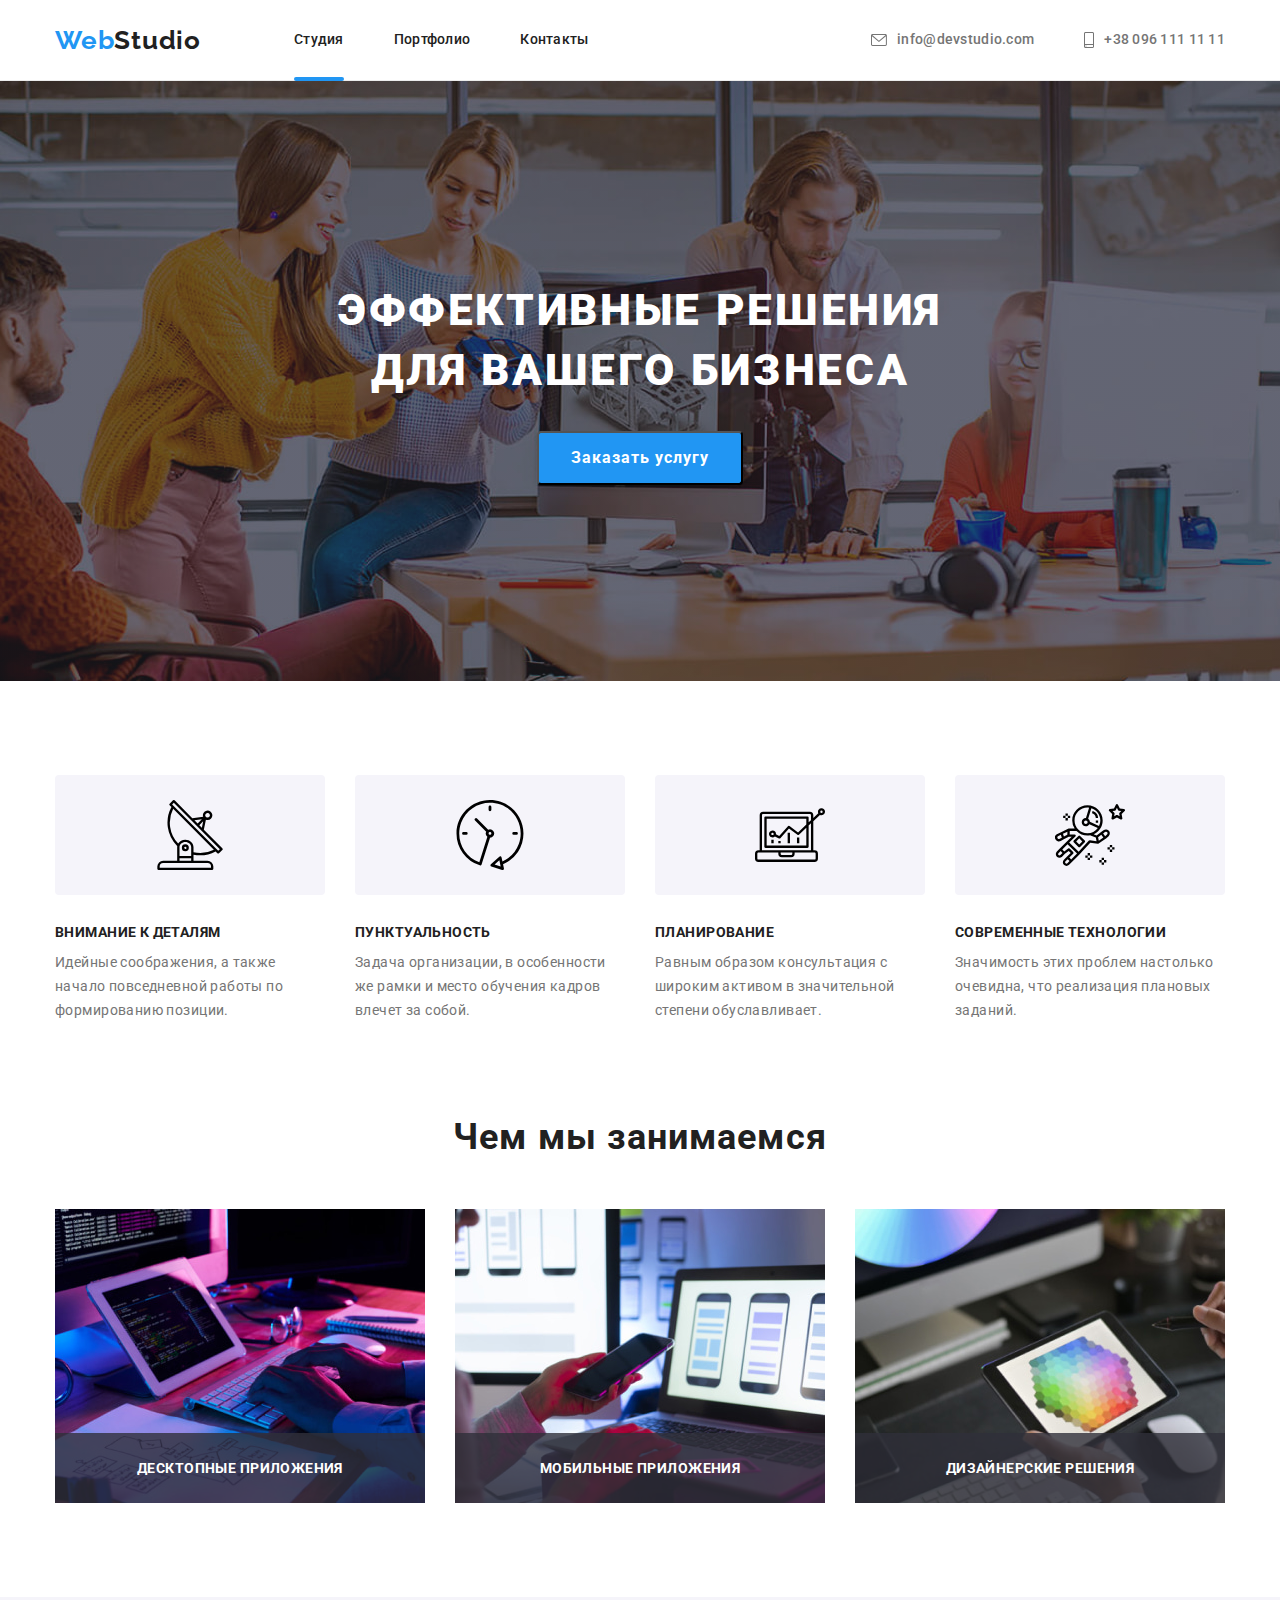
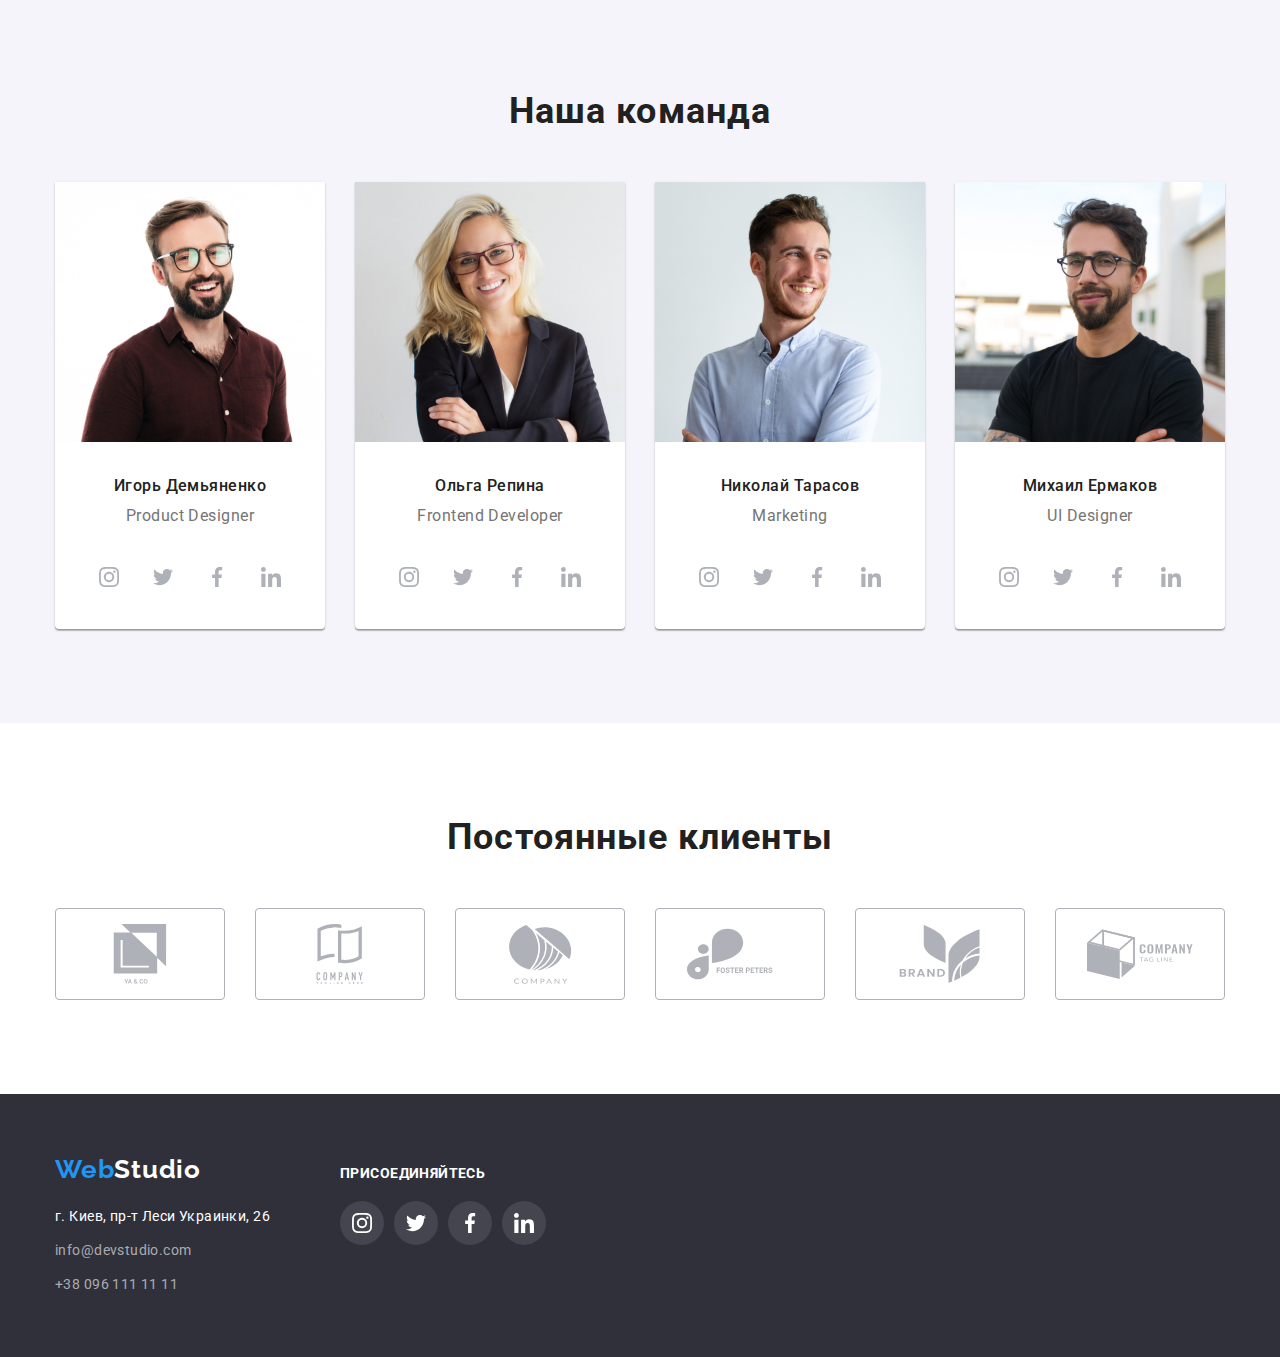
==== commit b5240b9f: "fixed active link" ====
--- a/index.html
+++ b/index.html
@@ -29,7 +29,7 @@
         </nav>
         <ul class="header-contact list">
             <li class="contact-container">
-                <a class="contact-link active link" href="mailto:info@devstudio.com">
+                <a class="contact-link link" href="mailto:info@devstudio.com">
                     <svg class="contact-icon" width="16px" height="12px">
                         <use href="./images/icons.svg#icon-Envelope"></use>
                     </svg>
